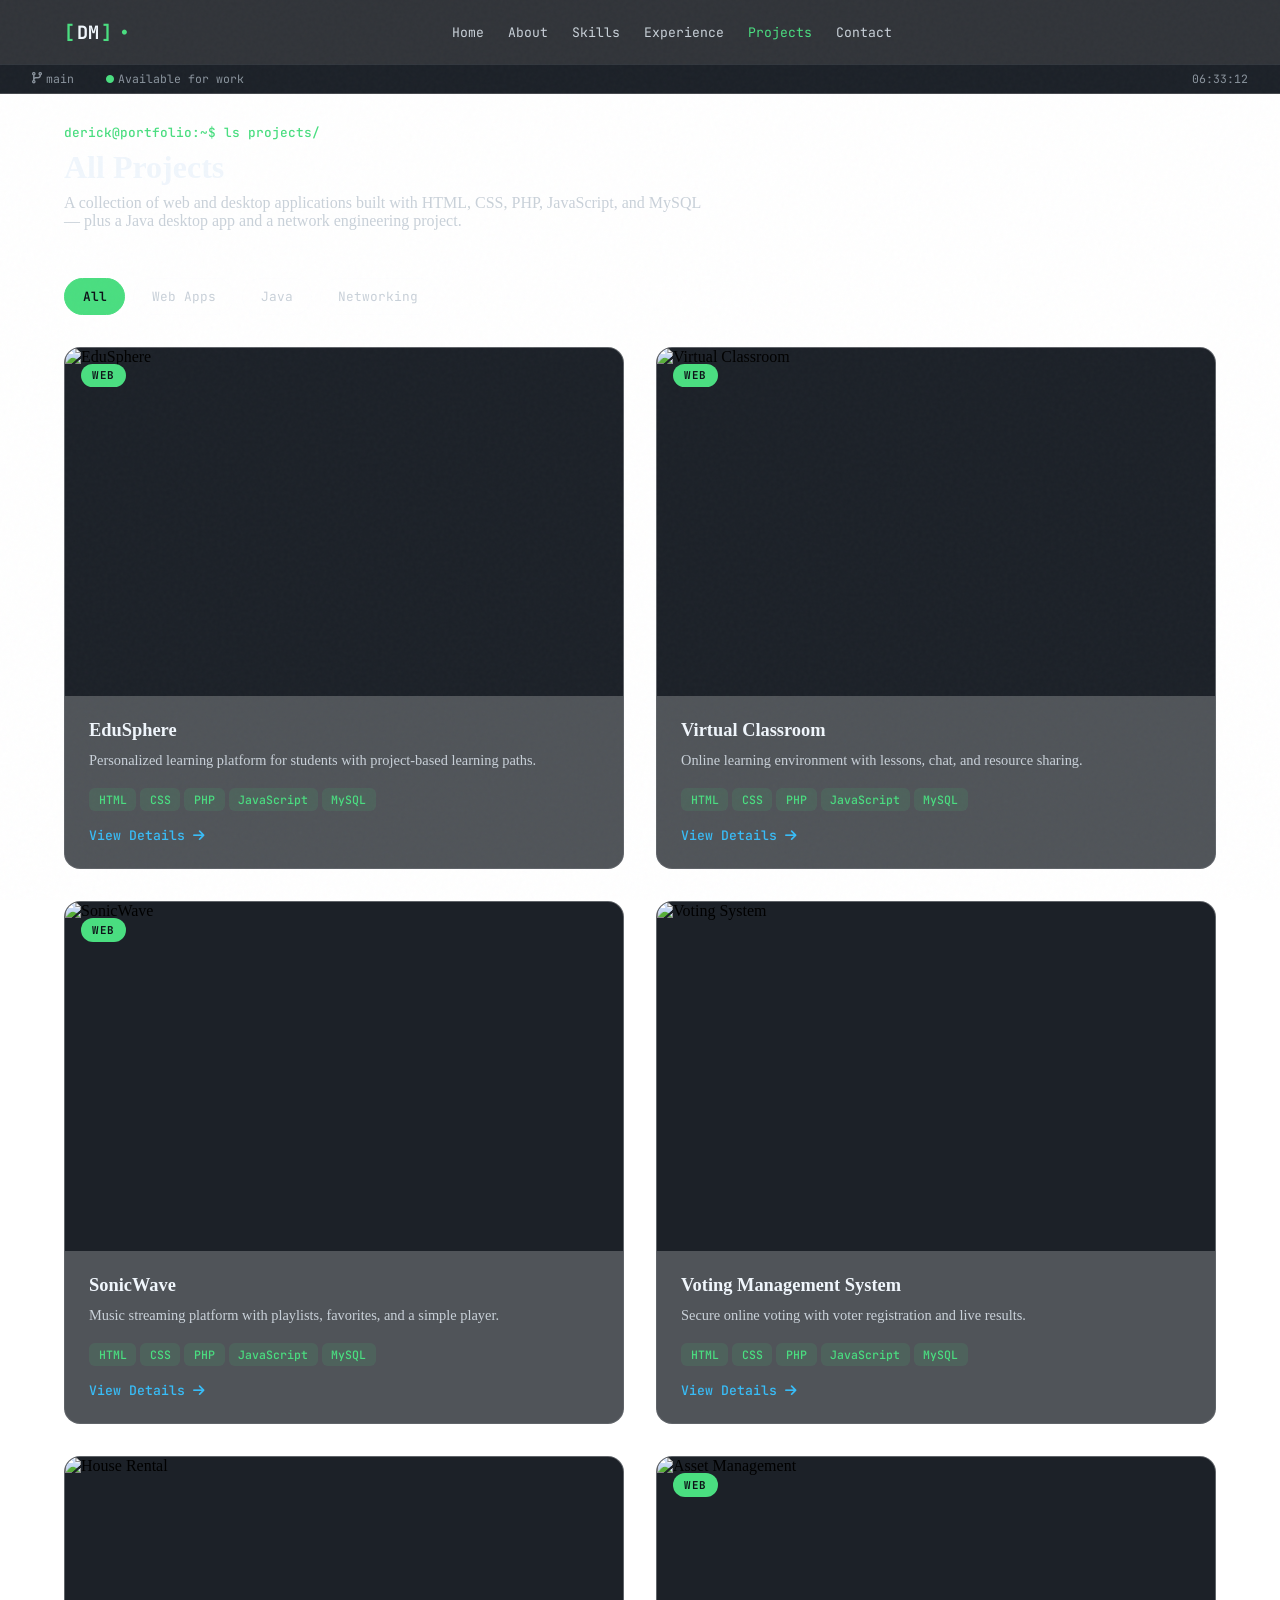
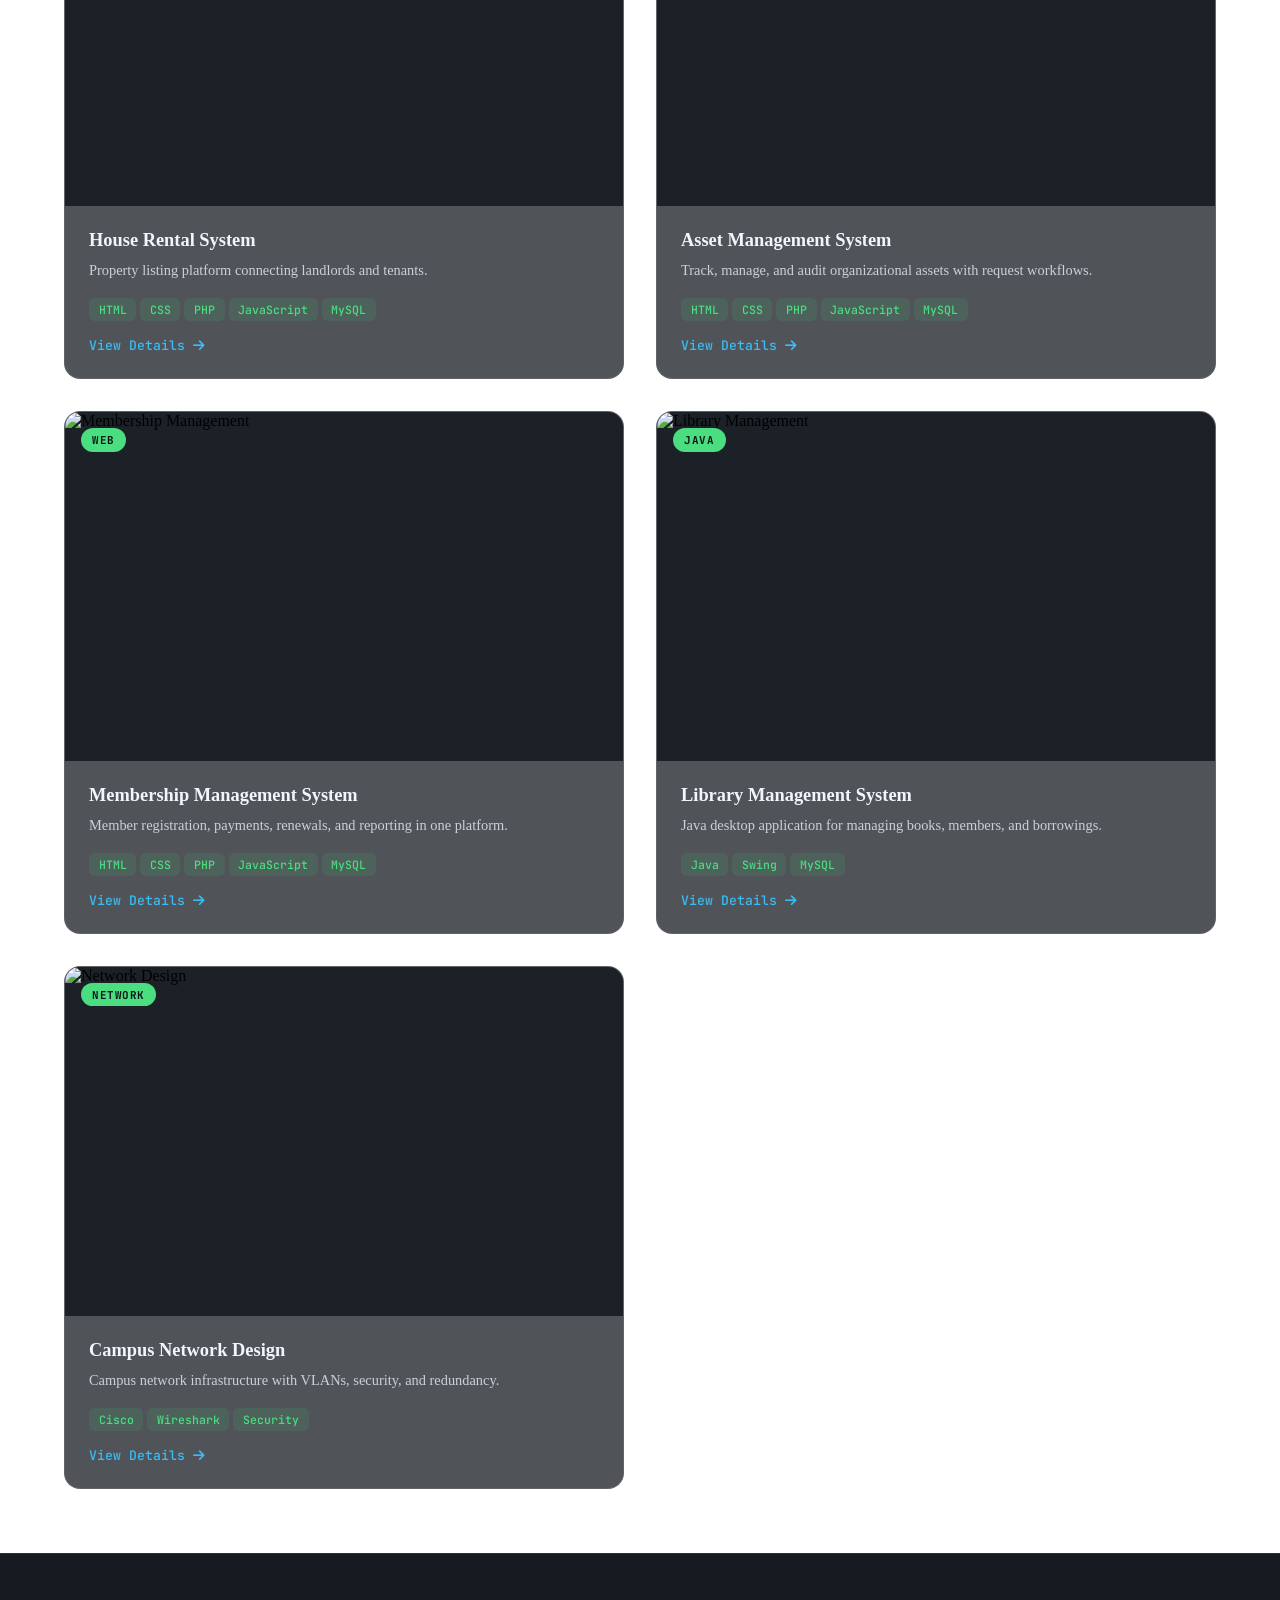
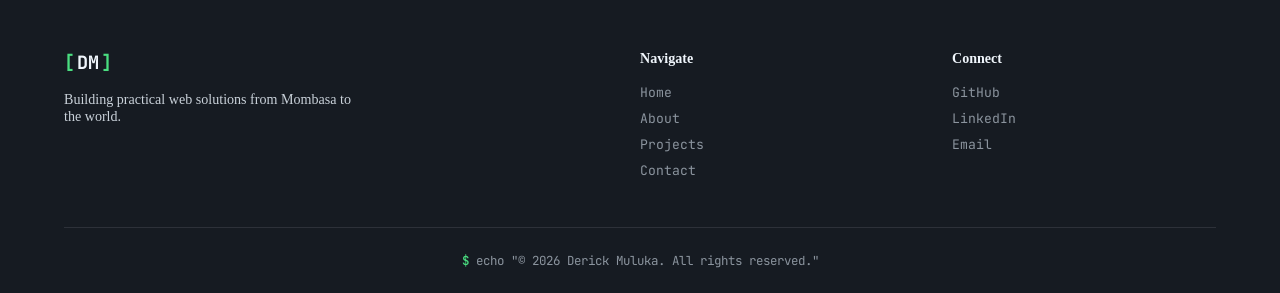
==== projects.html @ f3f16062 "feat(pages): full projects grid with filters" ====
<!DOCTYPE html>
<html lang="en">
<head>
    <meta charset="UTF-8">
    <meta name="viewport" content="width=device-width, initial-scale=1.0">
    <meta name="description" content="All projects by Derick Muluka — Full-Stack Developer & IT Trainer.">
    <meta name="theme-color" content="#0d1117">
    <link rel="icon" href="assets/icons/favicon.ico">
    <link rel="preconnect" href="https://fonts.googleapis.com">
    <link rel="preconnect" href="https://fonts.gstatic.com" crossorigin>
    <link href="https://fonts.googleapis.com/css2?family=JetBrains+Mono:wght@400;500;600;700&family=Outfit:wght@300;400;500;600;700;800&display=swap" rel="stylesheet">
    <link rel="stylesheet" href="https://cdnjs.cloudflare.com/ajax/libs/font-awesome/6.4.0/css/all.min.css">
    <link rel="stylesheet" href="css/base/reset.css">
    <link rel="stylesheet" href="css/base/variables.css">
    <link rel="stylesheet" href="css/base/typography.css">
    <link rel="stylesheet" href="css/components/terminal.css">
    <link rel="stylesheet" href="css/components/cards.css">
    <link rel="stylesheet" href="css/components/buttons.css">
    <link rel="stylesheet" href="css/components/navigation.css">
    <link rel="stylesheet" href="css/layout/grid.css">
    <link rel="stylesheet" href="css/layout/sections.css">
    <link rel="stylesheet" href="css/layout/footer.css">
    <link rel="stylesheet" href="css/effects/glassmorphism.css">
    <link rel="stylesheet" href="css/pages/projects.css">
    <title>Projects | Derick Muluka</title>
</head>
<body>
    <canvas id="matrix-canvas" aria-hidden="true"></canvas>
    <div class="noise-overlay" aria-hidden="true"></div>

    <header class="header" id="header">
        <div class="header-inner">
            <a href="index.html" class="logo">
                <span class="logo-bracket">[</span><span class="logo-text">DM</span><span class="logo-bracket">]</span>
                <span class="logo-status" aria-hidden="true">●</span>
            </a>
            <nav class="nav">
                <ul class="nav-list">
                    <li><a href="index.html#home" class="nav-link">Home</a></li>
                    <li><a href="index.html#about" class="nav-link">About</a></li>
                    <li><a href="index.html#skills" class="nav-link">Skills</a></li>
                    <li><a href="index.html#experience" class="nav-link">Experience</a></li>
                    <li><a href="projects.html" class="nav-link active">Projects</a></li>
                    <li><a href="index.html#contact" class="nav-link">Contact</a></li>
                </ul>
            </nav>
            <div class="header-actions">
                <button class="mobile-menu-btn" id="mobileMenuBtn" aria-label="Open menu">
                    <span></span><span></span><span></span>
                </button>
            </div>
        </div>
        <div class="status-bar">
            <span class="status-item"><i class="fas fa-code-branch"></i><span>main</span></span>
            <span class="status-item"><i class="fas fa-circle status-dot"></i><span>Available for work</span></span>
            <span class="status-item time" id="clock"></span>
        </div>
    </header>

    <div class="mobile-menu" id="mobileMenu" aria-hidden="true">
        <div class="mobile-menu-header">
            <span class="prompt">derick@portfolio:~$</span>
            <button class="mobile-close" id="mobileClose" aria-label="Close menu"><i class="fas fa-times"></i></button>
        </div>
        <ul class="mobile-nav-list">
            <li><a href="index.html#home" class="mobile-link"><span class="prompt-symbol">$</span> cd /home</a></li>
            <li><a href="projects.html" class="mobile-link"><span class="prompt-symbol">$</span> ls projects/</a></li>
            <li><a href="index.html#contact" class="mobile-link"><span class="prompt-symbol">$</span> ssh contact</a></li>
        </ul>
    </div>

    <main class="projects-page">
        <div class="container">
            <div class="section-header">
                <span class="section-prompt">derick@portfolio:~$ ls projects/</span>
                <h1 class="section-title">All Projects</h1>
                <p class="projects-intro">
                    A collection of web and desktop applications built with HTML, CSS,
                    PHP, JavaScript, and MySQL — plus a Java desktop app and a network
                    engineering project.
                </p>
            </div>

            <div class="projects-filter">
                <button class="filter-btn active" data-filter="all">All</button>
                <button class="filter-btn" data-filter="web">Web Apps</button>
                <button class="filter-btn" data-filter="java">Java</button>
                <button class="filter-btn" data-filter="network">Networking</button>
            </div>

            <div class="projects-grid">
                <article class="project-card glass-card" data-category="web">
                    <div class="project-image">
                        <img src="assets/images/projects/edusphere.jpg" alt="EduSphere" loading="lazy">
                        <span class="project-badge">Web</span>
                    </div>
                    <div class="project-info">
                        <h3>EduSphere</h3>
                        <p>Personalized learning platform for students with project-based learning paths.</p>
                        <div class="project-tech"><span>HTML</span><span>CSS</span><span>PHP</span><span>JavaScript</span><span>MySQL</span></div>
                        <a href="project-details/edusphere.html" class="project-link">View Details <i class="fas fa-arrow-right"></i></a>
                    </div>
                </article>
                <article class="project-card glass-card" data-category="web">
                    <div class="project-image">
                        <img src="assets/images/projects/virtual-classroom.jpg" alt="Virtual Classroom" loading="lazy">
                        <span class="project-badge">Web</span>
                    </div>
                    <div class="project-info">
                        <h3>Virtual Classroom</h3>
                        <p>Online learning environment with lessons, chat, and resource sharing.</p>
                        <div class="project-tech"><span>HTML</span><span>CSS</span><span>PHP</span><span>JavaScript</span><span>MySQL</span></div>
                        <a href="project-details/virtual-classroom.html" class="project-link">View Details <i class="fas fa-arrow-right"></i></a>
                    </div>
                </article>
                <article class="project-card glass-card" data-category="web">
                    <div class="project-image">
                        <img src="assets/images/projects/sonicwave.jpg" alt="SonicWave" loading="lazy">
                        <span class="project-badge">Web</span>
                    </div>
                    <div class="project-info">
                        <h3>SonicWave</h3>
                        <p>Music streaming platform with playlists, favorites, and a simple player.</p>
                        <div class="project-tech"><span>HTML</span><span>CSS</span><span>PHP</span><span>JavaScript</span><span>MySQL</span></div>
                        <a href="project-details/sonicwave.html" class="project-link">View Details <i class="fas fa-arrow-right"></i></a>
                    </div>
                </article>
                <article class="project-card glass-card" data-category="web">
                    <div class="project-image">
                        <img src="assets/images/projects/voting-system.jpg" alt="Voting System" loading="lazy">
                    </div>
                    <div class="project-info">
                        <h3>Voting Management System</h3>
                        <p>Secure online voting with voter registration and live results.</p>
                        <div class="project-tech"><span>HTML</span><span>CSS</span><span>PHP</span><span>JavaScript</span><span>MySQL</span></div>
                        <a href="project-details/voting-system.html" class="project-link">View Details <i class="fas fa-arrow-right"></i></a>
                    </div>
                </article>
                <article class="project-card glass-card" data-category="web">
                    <div class="project-image">
                        <img src="assets/images/projects/house-rental.jpg" alt="House Rental" loading="lazy">
                    </div>
                    <div class="project-info">
                        <h3>House Rental System</h3>
                        <p>Property listing platform connecting landlords and tenants.</p>
                        <div class="project-tech"><span>HTML</span><span>CSS</span><span>PHP</span><span>JavaScript</span><span>MySQL</span></div>
                        <a href="project-details/house-rental.html" class="project-link">View Details <i class="fas fa-arrow-right"></i></a>
                    </div>
                </article>
                <article class="project-card glass-card" data-category="web">
                    <div class="project-image">
                        <img src="assets/images/projects/asset-management.jpg" alt="Asset Management" loading="lazy">
                        <span class="project-badge">Web</span>
                    </div>
                    <div class="project-info">
                        <h3>Asset Management System</h3>
                        <p>Track, manage, and audit organizational assets with request workflows.</p>
                        <div class="project-tech"><span>HTML</span><span>CSS</span><span>PHP</span><span>JavaScript</span><span>MySQL</span></div>
                        <a href="project-details/asset-management.html" class="project-link">View Details <i class="fas fa-arrow-right"></i></a>
                    </div>
                </article>
                <article class="project-card glass-card" data-category="web">
                    <div class="project-image">
                        <img src="assets/images/projects/membership-management.jpg" alt="Membership Management" loading="lazy">
                        <span class="project-badge">Web</span>
                    </div>
                    <div class="project-info">
                        <h3>Membership Management System</h3>
                        <p>Member registration, payments, renewals, and reporting in one platform.</p>
                        <div class="project-tech"><span>HTML</span><span>CSS</span><span>PHP</span><span>JavaScript</span><span>MySQL</span></div>
                        <a href="project-details/membership-management.html" class="project-link">View Details <i class="fas fa-arrow-right"></i></a>
                    </div>
                </article>
                <article class="project-card glass-card" data-category="java">
                    <div class="project-image">
                        <img src="assets/images/projects/library-management.jpg" alt="Library Management" loading="lazy">
                        <span class="project-badge">Java</span>
                    </div>
                    <div class="project-info">
                        <h3>Library Management System</h3>
                        <p>Java desktop application for managing books, members, and borrowings.</p>
                        <div class="project-tech"><span>Java</span><span>Swing</span><span>MySQL</span></div>
                        <a href="project-details/library-management.html" class="project-link">View Details <i class="fas fa-arrow-right"></i></a>
                    </div>
                </article>
                <article class="project-card glass-card" data-category="network">
                    <div class="project-image">
                        <img src="assets/images/projects/network-design.png" alt="Network Design" loading="lazy">
                        <span class="project-badge">Network</span>
                    </div>
                    <div class="project-info">
                        <h3>Campus Network Design</h3>
                        <p>Campus network infrastructure with VLANs, security, and redundancy.</p>
                        <div class="project-tech"><span>Cisco</span><span>Wireshark</span><span>Security</span></div>
                        <a href="project-details/network-design.html" class="project-link">View Details <i class="fas fa-arrow-right"></i></a>
                    </div>
                </article>
            </div>
        </div>
    </main>

    <footer class="footer">
        <div class="container">
            <div class="footer-content">
                <div class="footer-brand">
                    <span class="logo"><span class="logo-bracket">[</span>DM<span class="logo-bracket">]</span></span>
                    <p>Building practical web solutions from Mombasa to the world.</p>
                </div>
                <div class="footer-links">
                    <h4>Navigate</h4>
                    <ul>
                        <li><a href="index.html#home">Home</a></li>
                        <li><a href="index.html#about">About</a></li>
                        <li><a href="projects.html">Projects</a></li>
                        <li><a href="index.html#contact">Contact</a></li>
                    </ul>
                </div>
                <div class="footer-links">
                    <h4>Connect</h4>
                    <ul>
                        <li><a href="https://github.com/DerickMuluka" target="_blank" rel="noopener">GitHub</a></li>
                        <li><a href="https://www.linkedin.com/in/derickmuluka" target="_blank" rel="noopener">LinkedIn</a></li>
                        <li><a href="mailto:mulukaderick@gmail.com">Email</a></li>
                    </ul>
                </div>
            </div>
            <div class="footer-bottom">
                <p class="terminal-text"><span class="prompt">$</span> echo "© <span id="year"></span> Derick Muluka. All rights reserved."</p>
            </div>
        </div>
    </footer>

    <button class="back-to-top" id="backToTop" aria-label="Back to top"><i class="fas fa-chevron-up"></i></button>

    <script src="js/utils/debounce.js"></script>
    <script src="js/modules/navigation.js"></script>
    <script src="js/modules/animations.js"></script>
    <script src="js/modules/projects-filter.js"></script>
    <script src="js/main.js"></script>
</body>
</html>
---- css/base/variables.css ----
:root {
    --bg-primary: #0d1117;
    --bg-secondary: #161b22;
    --bg-tertiary: #1c2128;
    --bg-card: rgba(22, 27, 34, 0.75);

    --text-primary: #f0f6fc;
    --text-secondary: #c9d1d9;
    --text-muted: #8b949e;

    --accent-primary: #4ade80;
    --accent-secondary: #38bdf8;
    --accent-blue: #2563eb;

    --border-color: rgba(240, 246, 252, 0.1);
    --border-hover: rgba(74, 222, 128, 0.35);

    --font-mono: 'JetBrains Mono', 'Fira Code', 'Courier New', monospace;
    --font-display: 'Outfit', -apple-system, BlinkMacSystemFont, sans-serif;

    --space-xs: 0.25rem;
    --space-sm: 0.5rem;
    --space-md: 1rem;
    --space-lg: 1.5rem;
    --space-xl: 2rem;
    --space-2xl: 3rem;
    --space-3xl: 4rem;

    --radius-sm: 6px;
    --radius-md: 10px;
    --radius-lg: 16px;
    --radius-full: 9999px;

    --container-max: 1200px;
    --header-height: 64px;
}
---- css/components/terminal.css ----
.terminal-window {
    background: var(--bg-secondary);
    border: 1px solid var(--border-color);
    border-radius: var(--radius-lg);
    overflow: hidden;
    box-shadow: 0 20px 60px rgba(0, 0, 0, 0.45);
}

.terminal-header {
    display: flex;
    align-items: center;
    gap: var(--space-md);
    padding: 0.7rem 1rem;
    background: var(--bg-tertiary);
    border-bottom: 1px solid var(--border-color);
}

.terminal-buttons { display: flex; gap: 6px; }
.terminal-btn { width: 11px; height: 11px; border-radius: 50%; }
.terminal-btn.close { background: #ff5f56; }
.terminal-btn.minimize { background: #ffbd2e; }
.terminal-btn.maximize { background: #27ca40; }
.terminal-title { font-family: var(--font-mono); font-size: 0.75rem; color: var(--text-muted); }
.terminal-body { padding: var(--space-lg); font-family: var(--font-mono); }

.terminal-line {
    display: flex;
    flex-wrap: wrap;
    gap: var(--space-sm);
    margin-bottom: var(--space-sm);
    font-size: 0.85rem;
}

.prompt { color: var(--accent-primary); white-space: nowrap; font-weight: 500; }
.command { color: var(--text-primary); }
.terminal-output { margin-bottom: var(--space-lg); font-family: var(--font-mono); }
.typewriter { color: var(--accent-primary); }
.cursor-blink { color: var(--accent-primary); animation: blink 1s step-end infinite; }

@keyframes blink {
    0%, 100% { opacity: 1; }
    50% { opacity: 0; }
}

.status-bar {
    display: flex;
    align-items: center;
    gap: var(--space-xl);
    padding: 0.4rem 2rem;
    background: var(--bg-tertiary);
    border-top: 1px solid var(--border-color);
    font-family: var(--font-mono);
    font-size: 0.72rem;
    color: var(--text-muted);
}

.status-item { display: flex; align-items: center; gap: var(--space-xs); }
.status-dot { color: var(--accent-primary); font-size: 0.5rem; }
.status-item.time { margin-left: auto; }
---- css/components/cards.css ----
.glass-card {
    background: var(--bg-card);
    backdrop-filter: blur(16px);
    -webkit-backdrop-filter: blur(16px);
    border: 1px solid var(--border-color);
    border-radius: var(--radius-lg);
    transition: all 0.3s ease;
}

.glass-card:hover { border-color: var(--border-hover); }

.card-header {
    display: flex;
    align-items: center;
    gap: var(--space-sm);
    padding: 0.7rem 1rem;
    background: rgba(0, 0, 0, 0.18);
    border-bottom: 1px solid var(--border-color);
    font-family: var(--font-mono);
    font-size: 0.78rem;
    color: var(--text-muted);
    border-radius: var(--radius-lg) var(--radius-lg) 0 0;
}

.card-header i { color: var(--accent-primary); }
.card-body { padding: var(--space-lg); }

.info-card { padding: var(--space-lg); text-align: center; }

.card-icon {
    width: 48px;
    height: 48px;
    margin: 0 auto var(--space-md);
    display: flex;
    align-items: center;
    justify-content: center;
    background: rgba(74, 222, 128, 0.1);
    border: 1px solid var(--border-hover);
    border-radius: var(--radius-md);
    color: var(--accent-primary);
    font-size: 1.2rem;
}

.info-card h4 { font-size: 0.9rem; margin-bottom: var(--space-xs); color: var(--text-primary); }
.info-card p { font-size: 0.9rem; color: var(--text-primary); font-weight: 500; }
.card-meta { font-size: 0.78rem; color: var(--text-muted); }

.project-card { overflow: hidden; display: flex; flex-direction: column; }

.project-image {
    position: relative;
    aspect-ratio: 16/10;
    overflow: hidden;
    background: var(--bg-tertiary);
}

.project-image img {
    width: 100%;
    height: 100%;
    object-fit: cover;
    transition: transform 0.5s ease;
}

.project-card:hover .project-image img { transform: scale(1.04); }

.project-badge {
    position: absolute;
    top: var(--space-md);
    left: var(--space-md);
    padding: 0.3rem 0.7rem;
    background: var(--accent-primary);
    color: var(--bg-primary);
    font-family: var(--font-mono);
    font-size: 0.68rem;
    font-weight: 700;
    border-radius: var(--radius-full);
    text-transform: uppercase;
    letter-spacing: 0.05em;
}

.project-info { padding: var(--space-lg); display: flex; flex-direction: column; flex-grow: 1; }
.project-info h3 { font-size: 1.15rem; margin-bottom: var(--space-sm); color: var(--text-primary); }
.project-info p { font-size: 0.9rem; color: var(--text-secondary); margin-bottom: var(--space-md); line-height: 1.6; }

.project-tech {
    display: flex;
    flex-wrap: wrap;
    gap: var(--space-xs);
    margin-bottom: var(--space-md);
    margin-top: auto;
}

.project-tech span {
    padding: 0.25rem 0.6rem;
    font-family: var(--font-mono);
    font-size: 0.72rem;
    background: rgba(74, 222, 128, 0.1);
    color: var(--accent-primary);
    border-radius: var(--radius-sm);
    font-weight: 500;
}

.project-link {
    display: inline-flex;
    align-items: center;
    gap: var(--space-sm);
    font-family: var(--font-mono);
    font-size: 0.82rem;
    color: var(--accent-secondary);
    font-weight: 500;
}

.project-link i { transition: transform 0.3s ease; }
.project-link:hover i { transform: translateX(5px); }
---- css/components/buttons.css ----
.btn {
    display: inline-flex;
    align-items: center;
    justify-content: center;
    gap: var(--space-sm);
    padding: 0.8rem 1.5rem;
    font-family: var(--font-mono);
    font-size: 0.85rem;
    font-weight: 500;
    border-radius: var(--radius-md);
    transition: all 0.3s ease;
    white-space: nowrap;
}

.btn-primary {
    background: var(--accent-primary);
    color: var(--bg-primary);
    font-weight: 600;
}

.btn-primary:hover { transform: translateY(-2px); box-shadow: 0 8px 24px rgba(74, 222, 128, 0.28); }

.btn-outline {
    background: transparent;
    color: var(--text-primary);
    border: 1px solid var(--border-color);
}

.btn-outline:hover { border-color: var(--accent-primary); color: var(--accent-primary); transform: translateY(-2px); }
.btn-full { width: 100%; }

.social-link {
    width: 42px;
    height: 42px;
    display: flex;
    align-items: center;
    justify-content: center;
    border: 1px solid var(--border-color);
    border-radius: var(--radius-md);
    color: var(--text-secondary);
    transition: all 0.3s ease;
    font-size: 1rem;
}

.social-link:hover { color: var(--accent-primary); border-color: var(--accent-primary); transform: translateY(-3px); }

.filter-btn {
    padding: 0.55rem 1.1rem;
    font-family: var(--font-mono);
    font-size: 0.8rem;
    color: var(--text-secondary);
    background: transparent;
    border: 1px solid var(--border-color);
    border-radius: var(--radius-full);
    transition: all 0.3s ease;
}

.filter-btn:hover, .filter-btn.active {
    color: var(--bg-primary);
    background: var(--accent-primary);
    border-color: var(--accent-primary);
    font-weight: 600;
}

.back-to-top {
    position: fixed;
    bottom: 1.75rem;
    right: 1.75rem;
    width: 44px;
    height: 44px;
    display: flex;
    align-items: center;
    justify-content: center;
    background: var(--accent-primary);
    color: var(--bg-primary);
    border-radius: var(--radius-md);
    opacity: 0;
    visibility: hidden;
    transform: translateY(20px);
    transition: all 0.3s ease;
    z-index: 999;
    box-shadow: 0 8px 24px rgba(74, 222, 128, 0.28);
}

.back-to-top.visible { opacity: 1; visibility: visible; transform: translateY(0); }
.back-to-top:hover { transform: translateY(-5px); }
---- css/components/navigation.css ----
.header {
    position: fixed;
    top: 0;
    left: 0;
    right: 0;
    z-index: 1000;
    background: rgba(13, 17, 23, 0.85);
    backdrop-filter: blur(16px);
    -webkit-backdrop-filter: blur(16px);
    border-bottom: 1px solid var(--border-color);
}

.header-inner {
    display: flex;
    align-items: center;
    justify-content: space-between;
    height: var(--header-height);
    max-width: var(--container-max);
    margin: 0 auto;
    padding: 0 var(--space-lg);
}

.logo {
    display: flex;
    align-items: center;
    gap: 2px;
    font-family: var(--font-mono);
    font-size: 1.15rem;
    font-weight: 700;
    color: var(--text-primary);
}

.logo-bracket { color: var(--accent-primary); }
.logo-status { color: var(--accent-primary); font-size: 0.5rem; margin-left: var(--space-sm); animation: pulse 2s infinite; }

@keyframes pulse {
    0%, 100% { opacity: 1; }
    50% { opacity: 0.4; }
}

.nav-list { display: flex; gap: var(--space-lg); }

.nav-link {
    position: relative;
    font-family: var(--font-mono);
    font-size: 0.82rem;
    color: var(--text-secondary);
    padding: var(--space-xs) 0;
    transition: color 0.15s ease;
}

.nav-link::after {
    content: attr(data-terminal);
    position: absolute;
    bottom: 100%;
    left: 50%;
    transform: translateX(-50%) translateY(-6px);
    padding: 0.3rem 0.6rem;
    background: var(--bg-tertiary);
    border: 1px solid var(--border-color);
    border-radius: var(--radius-sm);
    font-size: 0.68rem;
    color: var(--accent-primary);
    white-space: nowrap;
    opacity: 0;
    visibility: hidden;
    transition: all 0.15s ease;
    pointer-events: none;
}

.nav-link:hover::after {
    opacity: 1;
    visibility: visible;
    transform: translateX(-50%) translateY(-10px);
}

.nav-link:hover, .nav-link.active { color: var(--accent-primary); }

.mobile-menu-btn {
    display: none;
    flex-direction: column;
    gap: 5px;
    width: 28px;
    padding: 4px 0;
}

.mobile-menu-btn span {
    display: block;
    width: 100%;
    height: 2px;
    background: var(--text-primary);
    border-radius: 2px;
}

.mobile-menu {
    position: fixed;
    inset: 0;
    z-index: 1001;
    background: var(--bg-primary);
    padding: var(--space-xl);
    transform: translateX(100%);
    transition: transform 0.3s ease;
    overflow-y: auto;
}

.mobile-menu.open { transform: translateX(0); }

.mobile-menu-header {
    display: flex;
    justify-content: space-between;
    align-items: center;
    margin-bottom: var(--space-2xl);
    font-family: var(--font-mono);
    font-size: 0.82rem;
    color: var(--accent-primary);
}

.mobile-close {
    width: 38px;
    height: 38px;
    display: flex;
    align-items: center;
    justify-content: center;
    color: var(--text-primary);
    border: 1px solid var(--border-color);
    border-radius: var(--radius-sm);
}

.mobile-nav-list { display: flex; flex-direction: column; gap: var(--space-sm); }

.mobile-link {
    display: flex;
    align-items: center;
    gap: var(--space-sm);
    font-family: var(--font-mono);
    font-size: 0.95rem;
    color: var(--text-secondary);
    padding: var(--space-md);
    border-radius: var(--radius-md);
    transition: all 0.3s ease;
}

.mobile-link:hover { color: var(--accent-primary); background: rgba(74, 222, 128, 0.06); }
.prompt-symbol { color: var(--accent-primary); }

@media (max-width: 768px) {
    .nav { display: none; }
    .mobile-menu-btn { display: flex; }
    .status-bar { display: none; }
}
---- css/layout/grid.css ----
.container {
    width: 100%;
    max-width: var(--container-max);
    margin: 0 auto;
    padding: 0 var(--space-lg);
}

.about-grid { display: grid; grid-template-columns: 1.6fr 1fr; gap: var(--space-xl); align-items: start; }
.about-sidebar { display: flex; flex-direction: column; gap: var(--space-md); }
.skills-grid { display: grid; grid-template-columns: repeat(2, 1fr); gap: var(--space-lg); }
.projects-grid { display: grid; grid-template-columns: repeat(2, 1fr); gap: var(--space-xl); }
.contact-grid { display: grid; grid-template-columns: 1fr 1fr; gap: var(--space-2xl); align-items: start; }

.footer-content {
    display: grid;
    grid-template-columns: 2fr 1fr 1fr;
    gap: var(--space-2xl);
    padding: var(--space-2xl) 0;
    border-bottom: 1px solid var(--border-color);
}

@media (max-width: 1024px) {
    .about-grid, .contact-grid { grid-template-columns: 1fr; }
    .about-sidebar { flex-direction: row; flex-wrap: wrap; }
    .info-card { flex: 1; min-width: 200px; }
}

@media (max-width: 768px) {
    .skills-grid, .projects-grid { grid-template-columns: 1fr; }
    .footer-content { grid-template-columns: 1fr; gap: var(--space-xl); }
    .about-sidebar { flex-direction: column; }
}

@media (max-width: 480px) {
    .container { padding: 0 var(--space-md); }
}
---- css/layout/sections.css ----
.section { padding: var(--space-3xl) 0; position: relative; }
.section-header { margin-bottom: var(--space-2xl); }

.section-prompt {
    display: block;
    font-family: var(--font-mono);
    font-size: 0.8rem;
    color: var(--accent-primary);
    margin-bottom: var(--space-sm);
    font-weight: 500;
}

.section-title { color: var(--text-primary); }

.hero {
    min-height: 100vh;
    display: flex;
    align-items: center;
    padding-top: calc(var(--header-height) + 60px);
    padding-bottom: var(--space-2xl);
    position: relative;
}

.hero-bg-grid {
    position: absolute;
    inset: 0;
    background-image:
        linear-gradient(rgba(74, 222, 128, 0.04) 1px, transparent 1px),
        linear-gradient(90deg, rgba(74, 222, 128, 0.04) 1px, transparent 1px);
    background-size: 50px 50px;
    pointer-events: none;
}

.hero-content { position: relative; z-index: 1; }
.hero-terminal { max-width: 820px; }
.hero-name { font-family: var(--font-mono); font-size: clamp(1.5rem, 4vw, 2.4rem); color: var(--text-primary); font-weight: 700; }
.hero-role { font-family: var(--font-mono); font-size: clamp(0.9rem, 2vw, 1.05rem); color: var(--text-secondary); }

.hero-description {
    font-family: var(--font-mono);
    font-size: 0.9rem;
    color: var(--text-secondary);
    max-width: 620px;
    margin-bottom: var(--space-lg);
    line-height: 1.7;
}

.hero-actions { display: flex; flex-wrap: wrap; gap: var(--space-md); margin-bottom: var(--space-lg); }
.hero-social { display: flex; gap: var(--space-sm); }

.about-text { margin-bottom: var(--space-lg); color: var(--text-secondary); }

.about-stats {
    display: grid;
    grid-template-columns: repeat(3, 1fr);
    gap: var(--space-md);
    margin-top: var(--space-lg);
    padding-top: var(--space-lg);
    border-top: 1px solid var(--border-color);
}

.stat { text-align: center; }
.stat-value { display: block; font-family: var(--font-mono); font-size: 1.7rem; font-weight: 700; color: var(--accent-primary); line-height: 1.2; }
.stat-label { font-size: 0.78rem; color: var(--text-muted); margin-top: 0.2rem; display: block; }

.skill-list { display: flex; flex-direction: column; gap: var(--space-md); }
.skill-item { display: flex; flex-direction: column; gap: var(--space-xs); }
.skill-name { font-family: var(--font-mono); font-size: 0.8rem; color: var(--text-secondary); font-weight: 500; }
.skill-bar { height: 5px; background: var(--bg-tertiary); border-radius: 3px; overflow: hidden; }
.skill-fill { height: 100%; width: 0; background: linear-gradient(90deg, var(--accent-primary), var(--accent-secondary)); border-radius: 3px; transition: width 1.2s ease-out; }

.timeline { position: relative; max-width: 820px; margin: 0 auto; }

.timeline::before {
    content: '';
    position: absolute;
    left: 20px;
    top: 8px;
    bottom: 8px;
    width: 2px;
    background: linear-gradient(to bottom, var(--accent-primary), transparent);
}

.timeline-item { position: relative; padding-left: 60px; padding-bottom: var(--space-lg); background: transparent; border: none; }
.timeline-item:last-child { padding-bottom: 0; }

.timeline-marker {
    position: absolute;
    left: 12px;
    top: 22px;
    width: 18px;
    height: 18px;
    background: var(--accent-primary);
    border: 3px solid var(--bg-primary);
    border-radius: 50%;
}

.timeline-content {
    padding: var(--space-lg);
    background: var(--bg-card);
    border: 1px solid var(--border-color);
    border-radius: var(--radius-lg);
    transition: all 0.3s ease;
}

.timeline-content:hover { border-color: var(--border-hover); }
.timeline-date { display: inline-block; font-family: var(--font-mono); font-size: 0.75rem; color: var(--accent-secondary); margin-bottom: var(--space-sm); font-weight: 500; }
.timeline-content h3 { font-size: 1.1rem; margin-bottom: var(--space-xs); color: var(--text-primary); }
.timeline-content h4 { font-size: 0.9rem; font-weight: 500; color: var(--text-muted); margin-bottom: var(--space-md); }
.timeline-content ul { list-style: none; }

.timeline-content li {
    position: relative;
    padding-left: var(--space-lg);
    font-size: 0.88rem;
    color: var(--text-secondary);
    margin-bottom: var(--space-xs);
    line-height: 1.6;
}

.timeline-content li::before { content: '▸'; position: absolute; left: 0; color: var(--accent-primary); }

.projects-filter { display: flex; flex-wrap: wrap; gap: var(--space-sm); margin-bottom: var(--space-xl); }
.projects-cta { text-align: center; margin-top: var(--space-2xl); }

.contact-text { margin-bottom: var(--space-xl); color: var(--text-secondary); }
.contact-links { display: flex; flex-direction: column; gap: var(--space-md); margin-bottom: var(--space-xl); }
.contact-item { display: flex; align-items: center; gap: var(--space-md); padding: var(--space-md); transition: all 0.3s ease; }
a.contact-item:hover { border-color: var(--border-hover); }

.contact-icon {
    width: 44px;
    height: 44px;
    display: flex;
    align-items: center;
    justify-content: center;
    background: rgba(74, 222, 128, 0.1);
    border-radius: var(--radius-md);
    color: var(--accent-primary);
    font-size: 1rem;
    flex-shrink: 0;
}

.contact-details span { display: block; font-family: var(--font-mono); font-size: 0.72rem; color: var(--text-muted); margin-bottom: 2px; }
.contact-details strong { font-size: 0.92rem; color: var(--text-primary); font-weight: 500; }
.contact-social { display: flex; gap: var(--space-sm); }

@media (max-width: 768px) {
    .hero-actions { flex-direction: column; align-items: stretch; }
    .hero-actions .btn { width: 100%; }
}
---- css/layout/footer.css ----
.footer {
    padding: var(--space-2xl) 0 var(--space-lg);
    background: var(--bg-secondary);
    border-top: 1px solid var(--border-color);
}

.footer-brand p { font-size: 0.88rem; margin-top: var(--space-md); max-width: 300px; color: var(--text-secondary); }
.footer-links h4 { font-size: 0.88rem; margin-bottom: var(--space-md); color: var(--text-primary); }
.footer-links ul { display: flex; flex-direction: column; gap: var(--space-sm); }
.footer-links a { font-family: var(--font-mono); font-size: 0.82rem; color: var(--text-muted); }
.footer-links a:hover { color: var(--accent-primary); }
.footer-bottom { padding-top: var(--space-lg); text-align: center; }
.terminal-text { font-family: var(--font-mono); font-size: 0.78rem; color: var(--text-muted); }
.terminal-text .prompt { color: var(--accent-primary); }
---- css/effects/glassmorphism.css ----
.noise-overlay {
    position: fixed;
    inset: 0;
    pointer-events: none;
    z-index: 9998;
    opacity: 0.025;
    background-image: url("data:image/svg+xml,%3Csvg viewBox='0 0 256 256' xmlns='http://www.w3.org/2000/svg'%3E%3Cfilter id='noise'%3E%3CfeTurbulence type='fractalNoise' baseFrequency='0.9' numOctaves='4' stitchTiles='stitch'/%3E%3C/filter%3E%3Crect width='100%25' height='100%25' filter='url(%23noise)'/%3E%3C/svg%3E");
}

#matrix-canvas {
    position: fixed;
    top: 0;
    left: 0;
    width: 100%;
    height: 100%;
    z-index: -1;
    opacity: 0.12;
    pointer-events: none;
}
---- css/pages/projects.css ----
.projects-page {
    padding-top: calc(var(--header-height) + 60px);
    padding-bottom: var(--space-3xl);
}

.projects-intro {
    max-width: 640px;
    color: var(--text-secondary);
    margin-top: var(--space-sm);
}
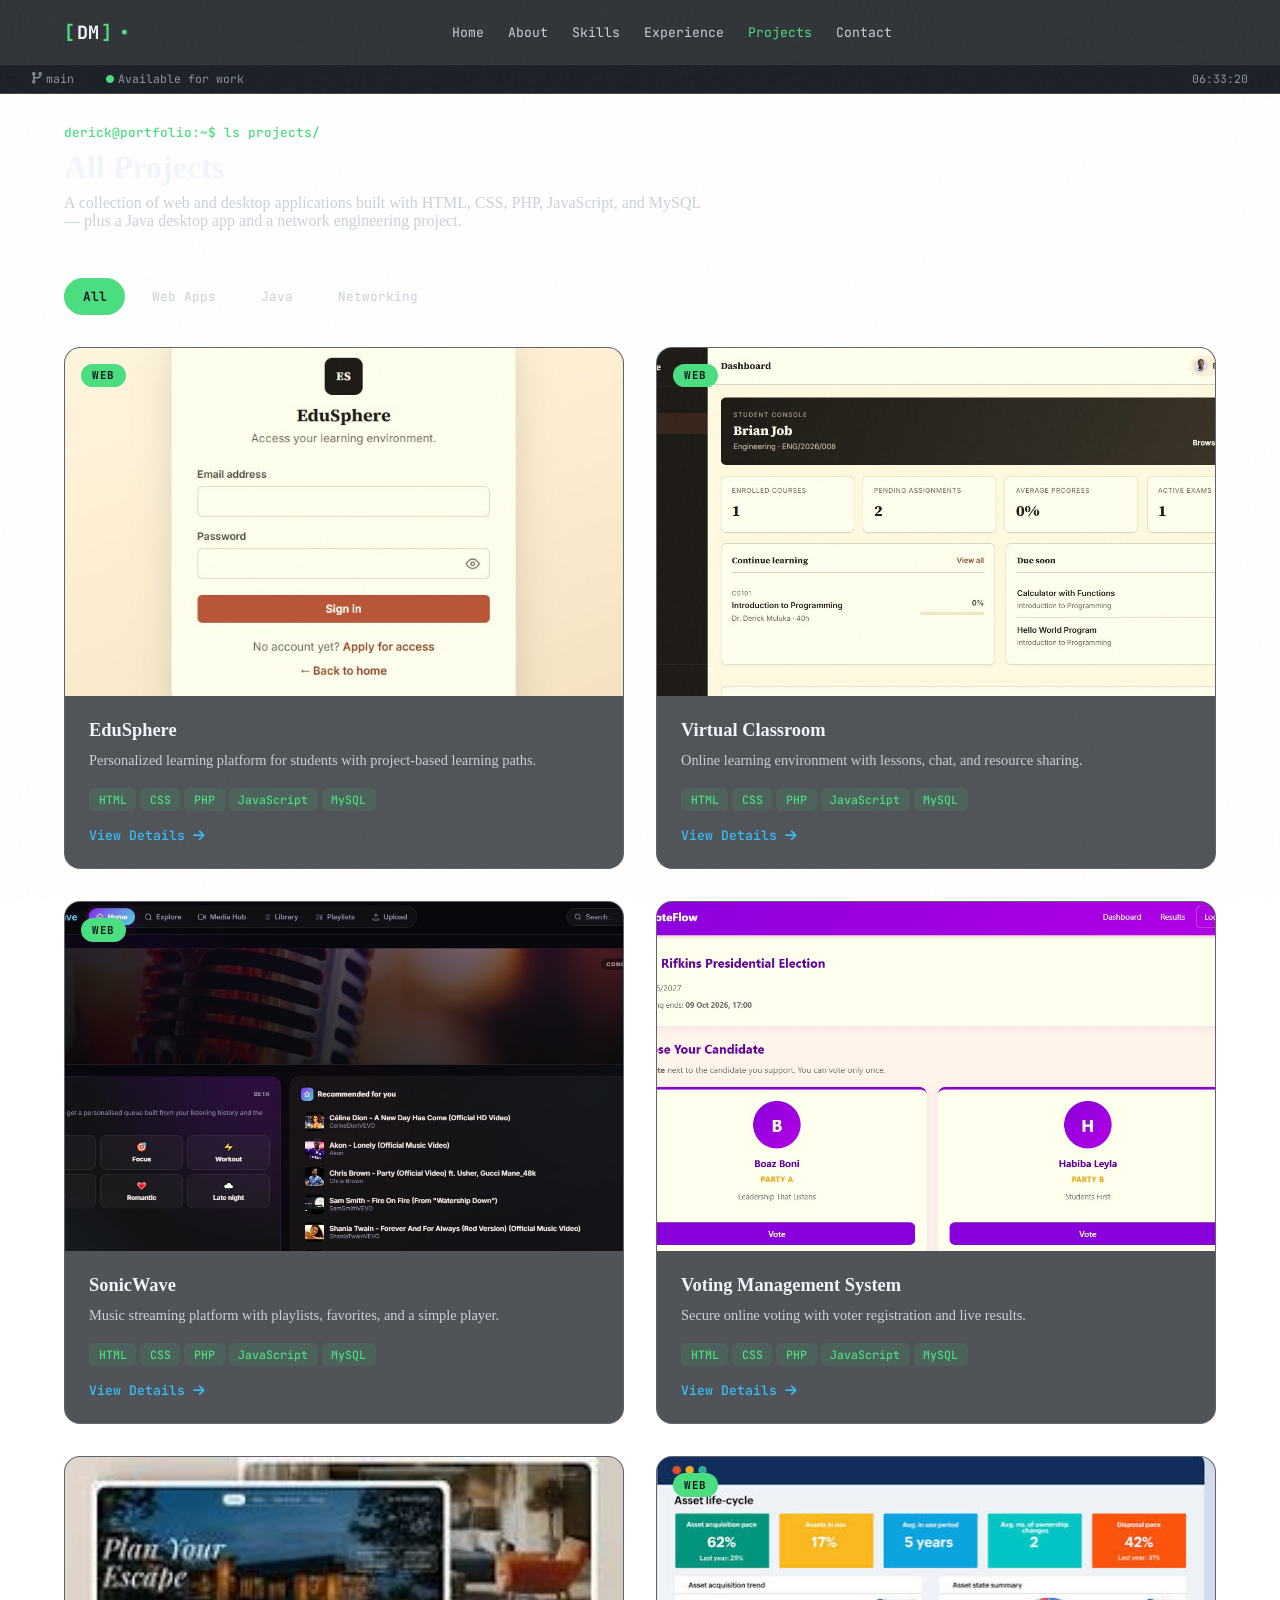
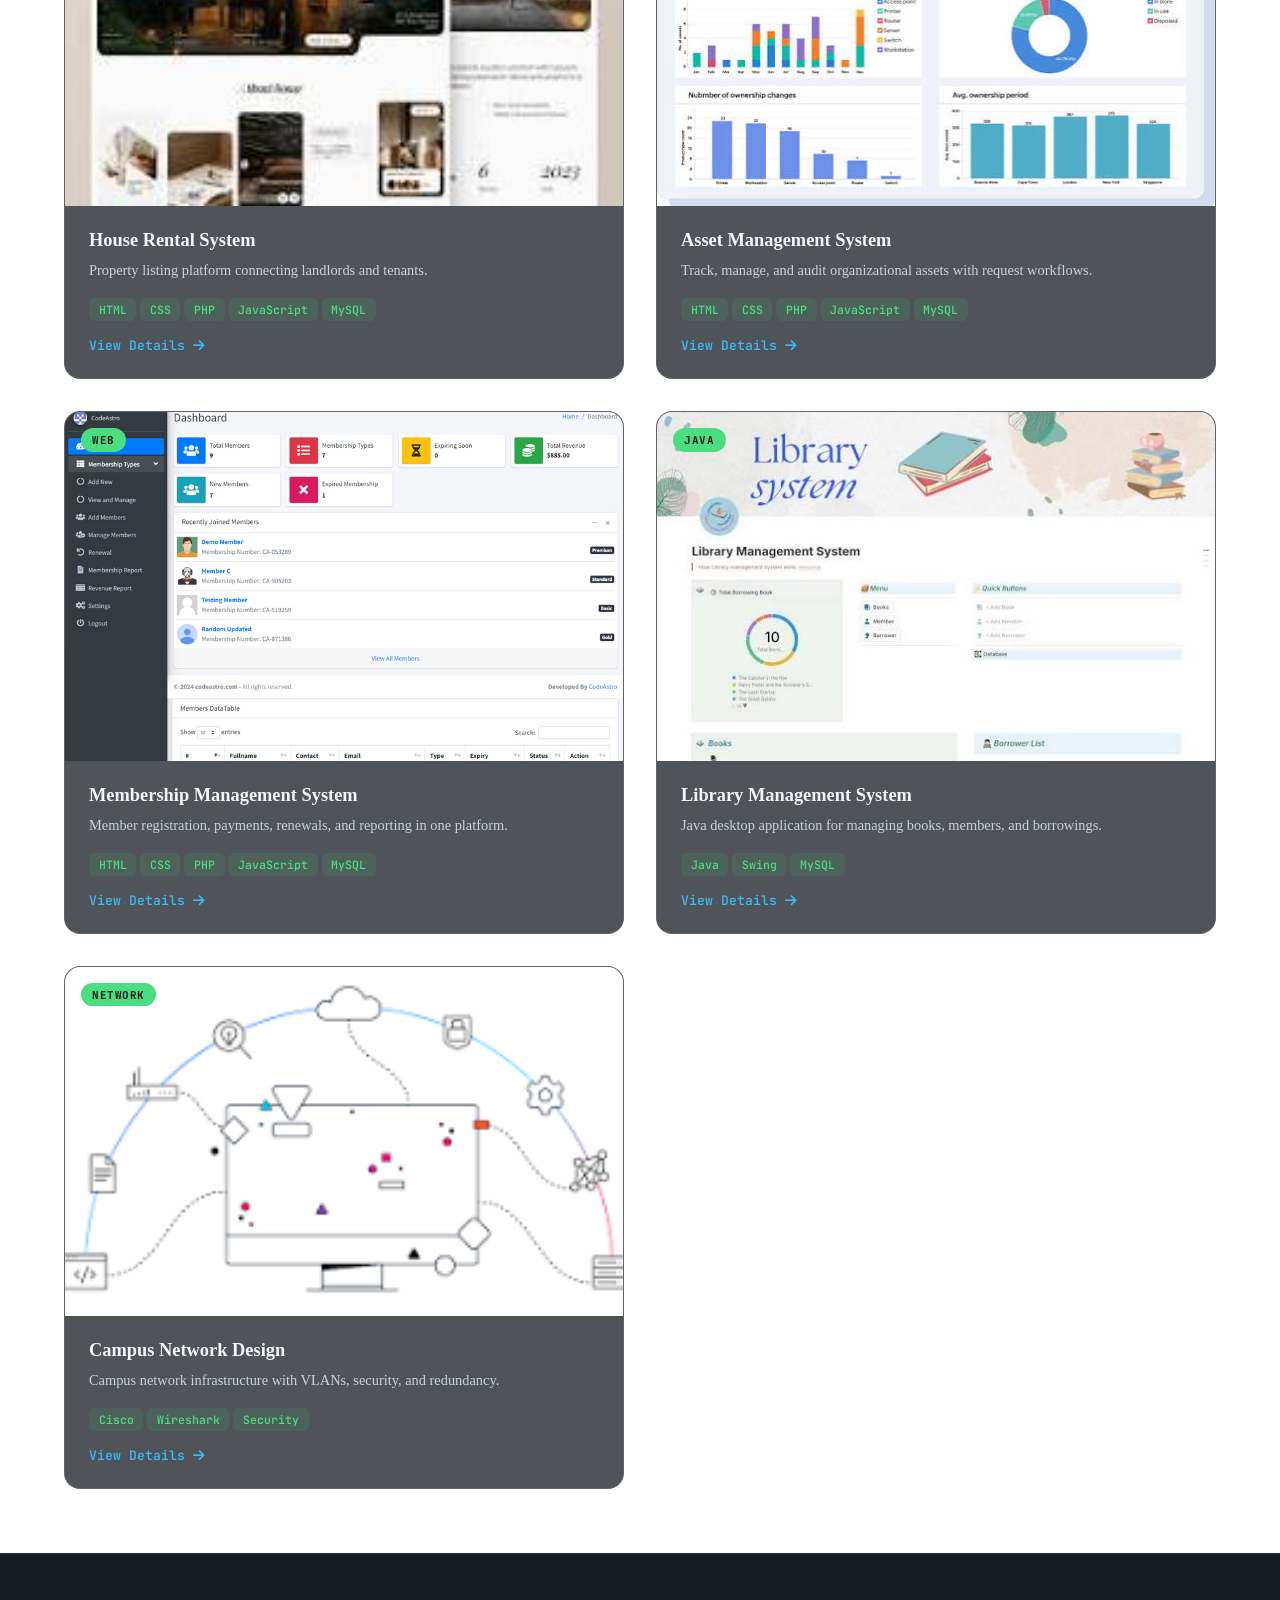
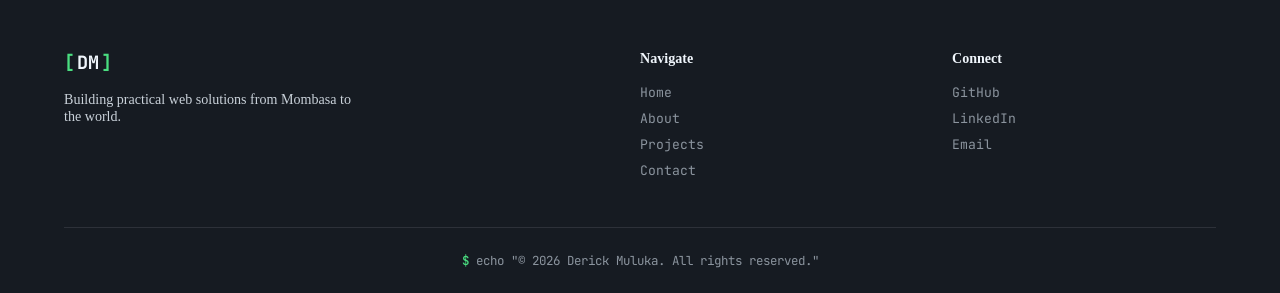
==== commit 18138716: "Edit project details" ====
--- a/projects.html
+++ b/projects.html
@@ -127,7 +127,7 @@
                 </article>
                 <article class="project-card glass-card" data-category="web">
                     <div class="project-image">
-                        <img src="assets/images/projects/voting-system.jpg" alt="Voting System" loading="lazy">
+                        <img src="assets/images/projects/voting-system1.jpg" alt="Voting System" loading="lazy">
                     </div>
                     <div class="project-info">
                         <h3>Voting Management System</h3>
